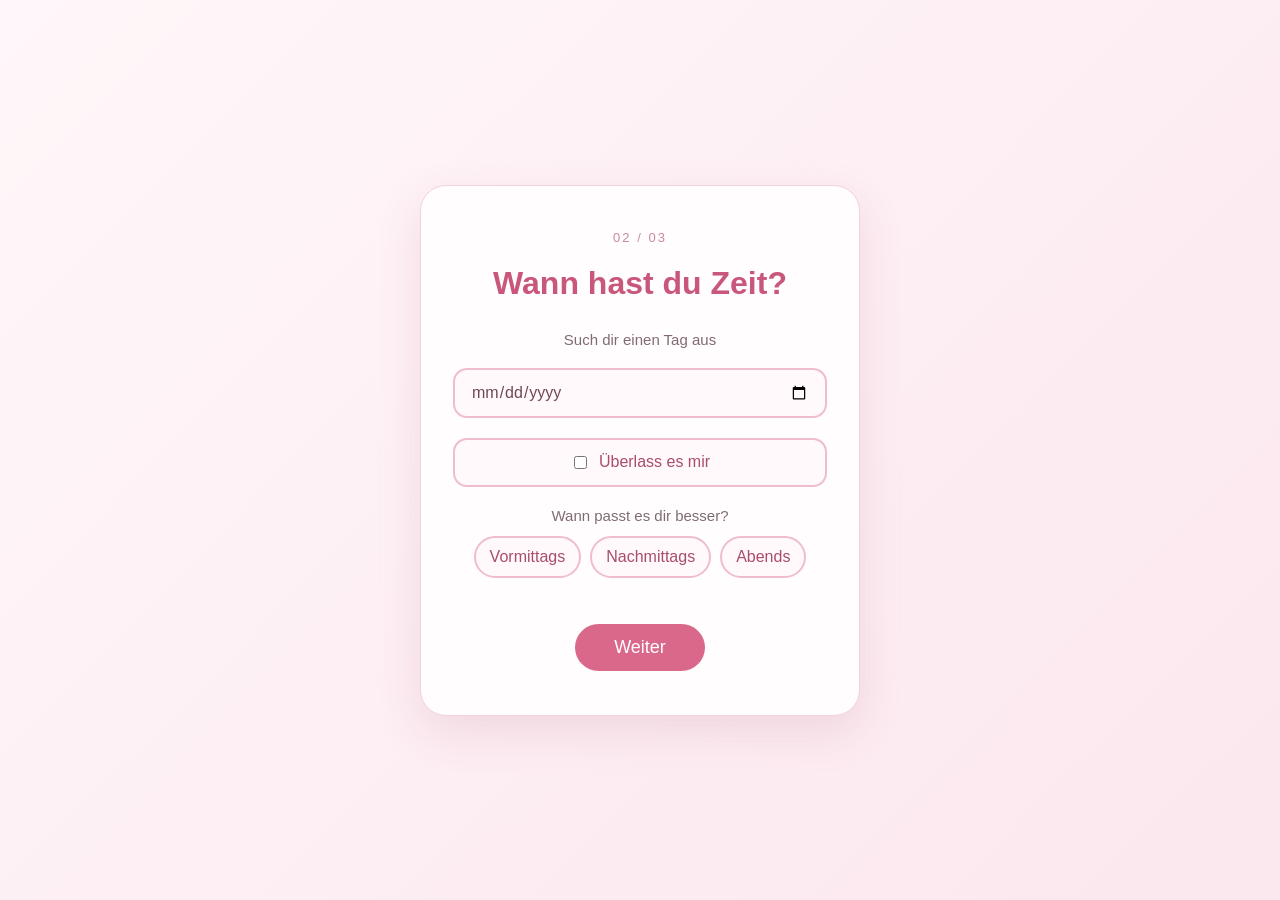
==== seite2.html @ daa24d00 "Einladung" ====
<!DOCTYPE html>
<html lang="de">
<head>
    <meta charset="UTF-8">
    <meta name="viewport" content="width=device-width, initial-scale=1.0">
    <title>Wann hast du Zeit?</title>
    <link rel="stylesheet" href="style.css">
</head>
<body>
    <main class="card">
        <p class="step">02 / 03</p>
        <h1>Wann hast du Zeit?</h1>

        <form id="date-form" class="form-stack">
            <label class="field-label" for="date">Such dir einen Tag aus</label>
            <input class="date-input" id="date" name="date" type="date">

            <label class="choice-card delegate-choice">
                <input id="delegate" name="delegate" type="checkbox">
                <span>Überlass es mir</span>
            </label>

            <fieldset class="fieldset">
                <legend>Wann passt es dir besser?</legend>
                <div class="time-options">
                    <label class="choice-pill">
                        <input type="radio" name="time" value="Vormittags" required>
                        <span>Vormittags</span>
                    </label>
                    <label class="choice-pill">
                        <input type="radio" name="time" value="Nachmittags" required>
                        <span>Nachmittags</span>
                    </label>
                    <label class="choice-pill">
                        <input type="radio" name="time" value="Abends">
                        <span>Abends</span>
                    </label>
<!--                    <label class="choice-pill">-->
<!--                        <input type="radio" name="time" value="Egal">-->
<!--                        <span>Egal</span>-->
<!--                    </label>-->
                </div>
            </fieldset>

            <p id="date-error" class="error-message" aria-live="polite"></p>
            <button class="primary-button" type="submit">Weiter</button>
        </form>
    </main>

    <script src="script.js"></script>
</body>
</html>
---- style.css ----
* {
    box-sizing: border-box;
}

body {
    min-height: 100vh;
    margin: 0;
    padding: 24px;
    display: flex;
    justify-content: center;
    align-items: center;
    background: linear-gradient(135deg, #fff7f9, #fbe7ee);
    color: #49353d;
    font-family: Arial, sans-serif;
}

.card {
    width: min(440px, 100%);
    padding: 44px 32px;
    text-align: center;
    background-color: #fffdfd;
    border: 1px solid #f3d2dc;
    border-radius: 26px;
    box-shadow: 0 16px 45px rgba(170, 75, 110, 0.14);
}

.step {
    margin: 0 0 18px;
    color: #c98a9e;
    font-size: 13px;
    letter-spacing: 2px;
}

h1 {
    margin: 0 0 28px;
    color: #c9577b;
    font-size: 32px;
    line-height: 1.25;
}

.description {
    margin: -12px 0 24px;
    color: #806b73;
    line-height: 1.6;
}

.form-stack {
    display: flex;
    flex-direction: column;
    align-items: stretch;
    gap: 20px;
}

.field-label,
.fieldset legend {
    color: #806b73;
    font-size: 15px;
}

.date-input {
    width: 100%;
    padding: 13px 16px;
    border: 2px solid #efbdcc;
    border-radius: 14px;
    background-color: #fff9fb;
    color: #704656;
    font: inherit;
    cursor: pointer;
}

.date-input:focus {
    border-color: #d9688b;
    outline: none;
    box-shadow: 0 0 0 4px rgba(217, 104, 139, 0.12);
}

.date-input:disabled {
    opacity: 0.45;
    cursor: not-allowed;
}

.choice-card {
    display: flex;
    justify-content: center;
    align-items: center;
    gap: 9px;
    padding: 13px;
    border: 2px solid #efbdcc;
    border-radius: 14px;
    color: #a84d6b;
    background-color: #fff9fb;
    cursor: pointer;
}

.choice-card:has(input:checked) {
    border-color: #d9688b;
    background-color: #f7d4df;
}

.fieldset {
    margin: 0;
    padding: 0;
    border: 0;
}

.fieldset legend {
    width: 100%;
    margin-bottom: 12px;
}

.time-options {
    display: flex;
    justify-content: center;
    flex-wrap: wrap;
    gap: 9px;
}

.choice-pill input {
    position: absolute;
    opacity: 0;
    pointer-events: none;
}

.choice-pill span {
    display: inline-block;
    padding: 10px 14px;
    border: 2px solid #efbdcc;
    border-radius: 999px;
    color: #a84d6b;
    background-color: #fff9fb;
    cursor: pointer;
}

.choice-pill input:checked + span {
    border-color: #d9688b;
    background-color: #f7d4df;
    color: #8c3655;
}

.activity-list {
    display: grid;
    grid-template-columns: 1fr 1fr;
    gap: 12px;
}

.activity-button {
    min-height: 54px;
    padding: 12px 9px;
    border: 2px solid #efbdcc;
    border-radius: 16px;
    background-color: #fff9fb;
    color: #b34f70;
    font: inherit;
    cursor: pointer;
    transition: 0.2s;
}

.activity-button:hover {
    background-color: #fbe2ea;
    transform: translateY(-1px);
}

.activity-button.selected {
    border-color: #d9688b;
    background-color: #d9688b;
    color: white;
}

.primary-button {
    align-self: center;
    display: inline-block;
    min-width: 130px;
    padding: 13px 34px;
    border: 0;
    border-radius: 999px;
    background-color: #d9688b;
    color: white;
    font: inherit;
    font-size: 18px;
    text-decoration: none;
    cursor: pointer;
    transition: 0.2s;
}

.primary-button:hover {
    background-color: #bd4f72;
    transform: translateY(-2px);
}

.primary-button:disabled {
    opacity: 0.6;
    cursor: wait;
    transform: none;
}

.error-message {
    min-height: 18px;
    margin: -6px 0;
    color: #ad345d;
    font-size: 14px;
}

.final-card {
    padding-top: 56px;
    padding-bottom: 56px;
}

.heart {
    margin: 0 0 18px;
    color: #d9688b;
    font-size: 36px;
}

@media (max-width: 500px) {
    .card {
        padding: 38px 22px;
    }

    h1 {
        font-size: 27px;
    }

    .activity-list {
        grid-template-columns: 1fr;
    }
}
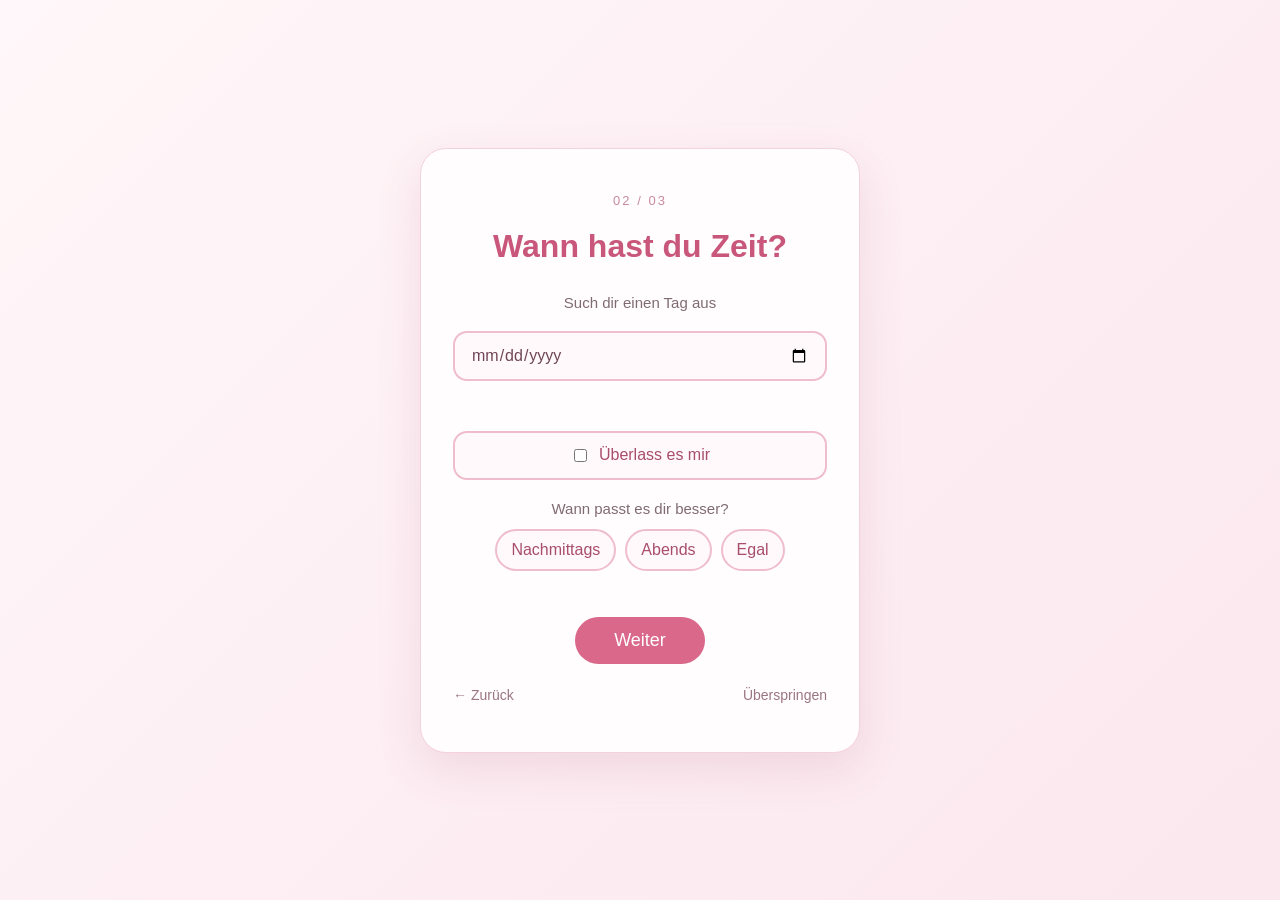
==== commit c5be4d6f: "Version 2" ====
--- a/seite2.html
+++ b/seite2.html
@@ -14,6 +14,7 @@
         <form id="date-form" class="form-stack">
             <label class="field-label" for="date">Such dir einen Tag aus</label>
             <input class="date-input" id="date" name="date" type="date">
+            <p id="date-preview" class="date-preview" aria-live="polite"></p>
 
             <label class="choice-card delegate-choice">
                 <input id="delegate" name="delegate" type="checkbox">
@@ -24,10 +25,6 @@
                 <legend>Wann passt es dir besser?</legend>
                 <div class="time-options">
                     <label class="choice-pill">
-                        <input type="radio" name="time" value="Vormittags" required>
-                        <span>Vormittags</span>
-                    </label>
-                    <label class="choice-pill">
                         <input type="radio" name="time" value="Nachmittags" required>
                         <span>Nachmittags</span>
                     </label>
@@ -35,15 +32,20 @@
                         <input type="radio" name="time" value="Abends">
                         <span>Abends</span>
                     </label>
-<!--                    <label class="choice-pill">-->
-<!--                        <input type="radio" name="time" value="Egal">-->
-<!--                        <span>Egal</span>-->
-<!--                    </label>-->
+                    <label class="choice-pill">
+                        <input type="radio" name="time" value="Egal">
+                        <span>Egal</span>
+                    </label>
                 </div>
             </fieldset>
 
             <p id="date-error" class="error-message" aria-live="polite"></p>
             <button class="primary-button" type="submit">Weiter</button>
+
+            <div class="secondary-actions">
+                <a class="back-link" href="index.html">← Zurück</a>
+                <button id="skip-date" class="text-button" type="button">Überspringen</button>
+            </div>
         </form>
     </main>
 
--- a/style.css
+++ b/style.css
@@ -77,6 +77,13 @@
 .date-input:disabled {
     opacity: 0.45;
     cursor: not-allowed;
+}
+
+.date-preview {
+    min-height: 20px;
+    margin: -10px 0 0;
+    color: #b34f70;
+    font-size: 15px;
 }
 
 .choice-card {
@@ -193,6 +200,37 @@
     transform: none;
 }
 
+.secondary-actions {
+    display: flex;
+    justify-content: space-between;
+    align-items: center;
+    gap: 18px;
+    margin-top: -2px;
+}
+
+.back-link,
+.text-button {
+    padding: 5px 0;
+    border: 0;
+    background: transparent;
+    color: #9b7583;
+    font: inherit;
+    font-size: 14px;
+    text-decoration: none;
+    cursor: pointer;
+}
+
+.back-link:hover,
+.text-button:hover {
+    color: #bd4f72;
+    text-decoration: underline;
+}
+
+.text-button:disabled {
+    opacity: 0.5;
+    cursor: wait;
+}
+
 .error-message {
     min-height: 18px;
     margin: -6px 0;
@@ -205,12 +243,6 @@
     padding-bottom: 56px;
 }
 
-.heart {
-    margin: 0 0 18px;
-    color: #d9688b;
-    font-size: 36px;
-}
-
 @media (max-width: 500px) {
     .card {
         padding: 38px 22px;
@@ -223,4 +255,9 @@
     .activity-list {
         grid-template-columns: 1fr;
     }
-}
+
+    .secondary-actions {
+        flex-direction: column-reverse;
+        gap: 8px;
+    }
+}
